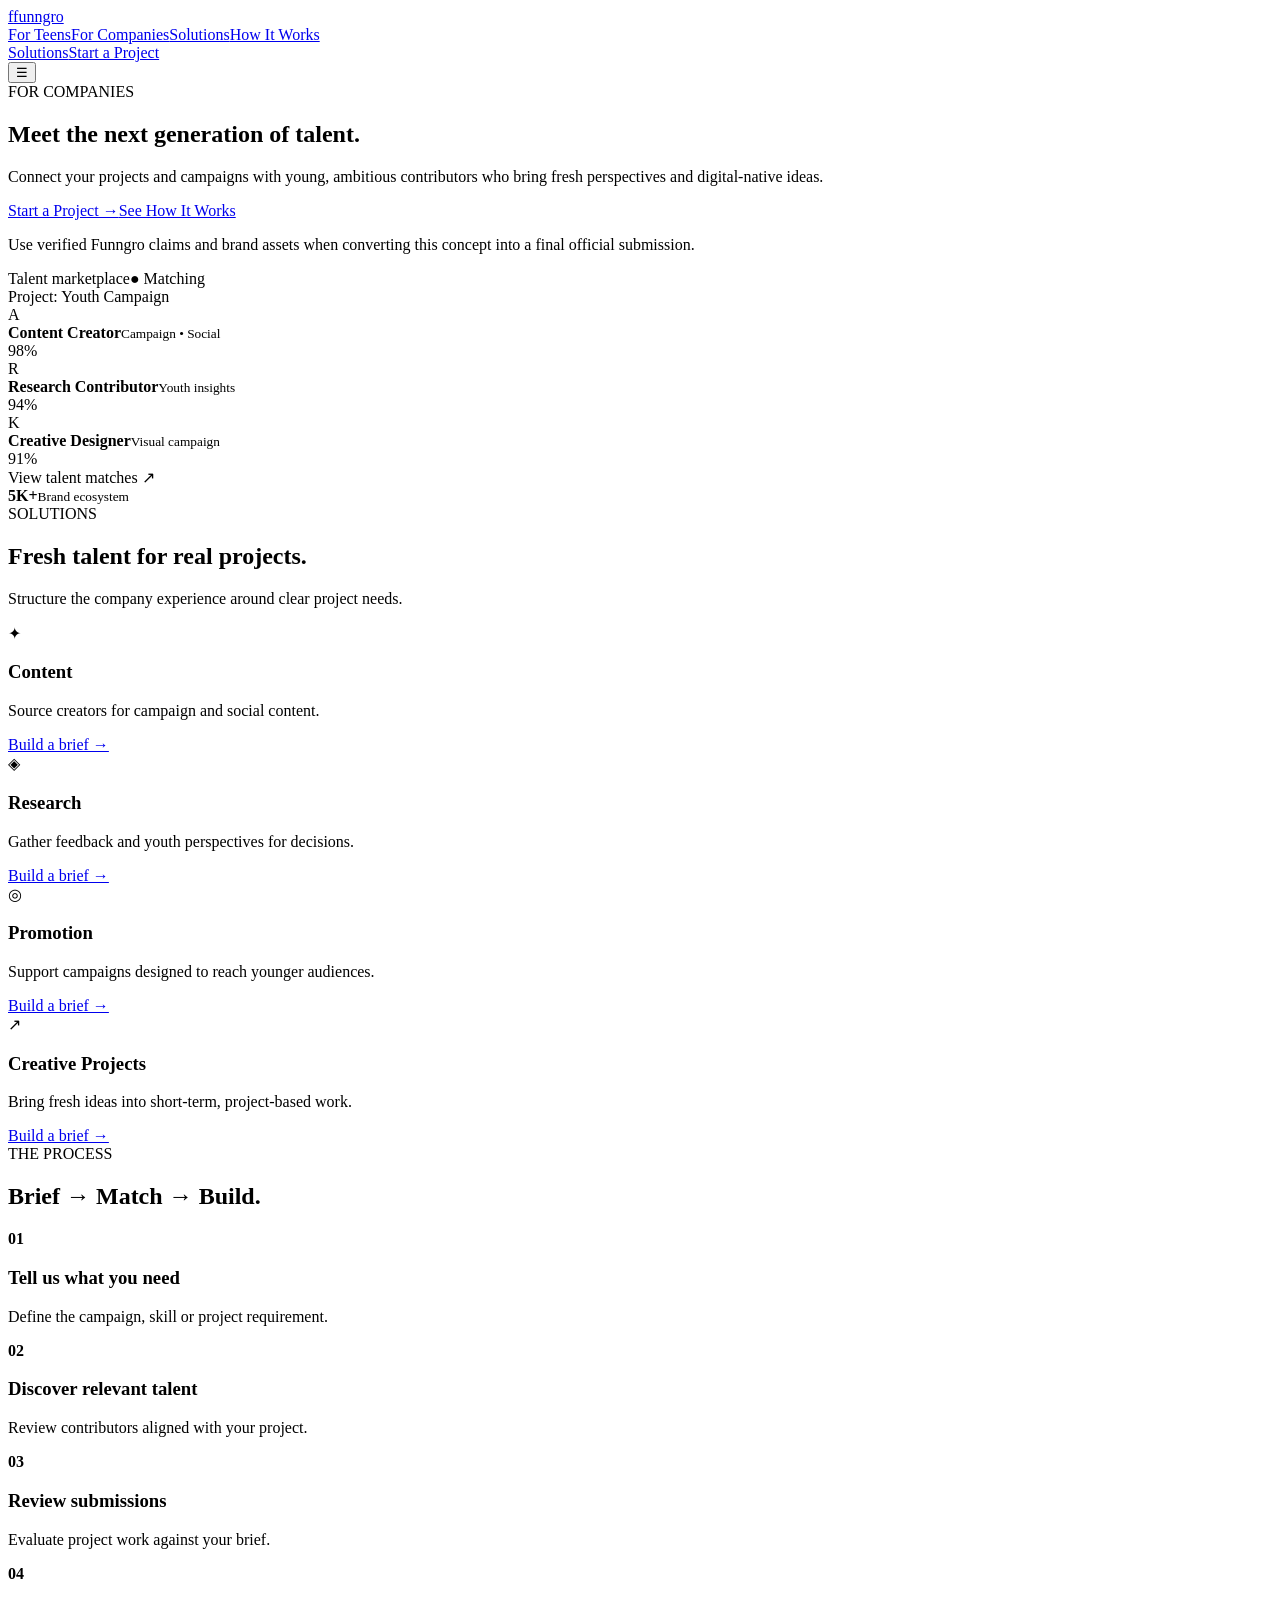
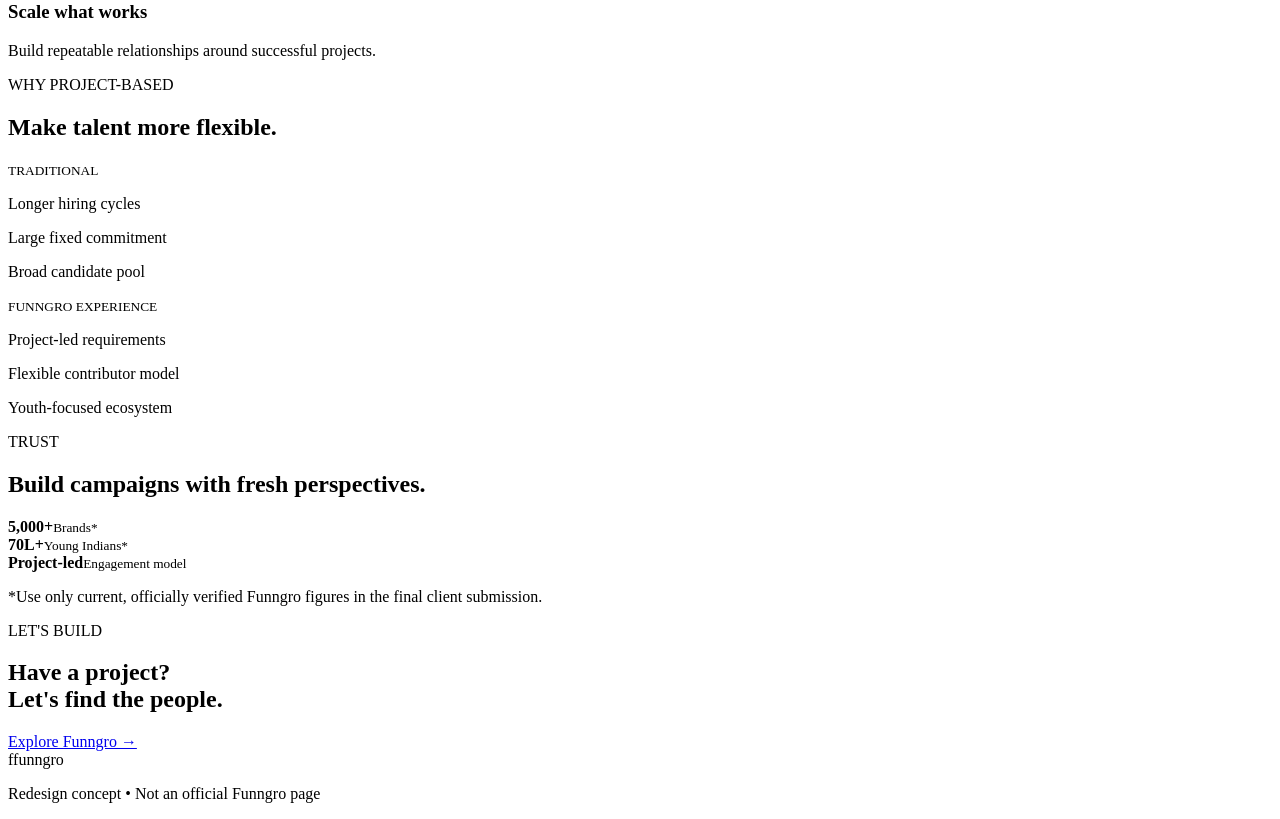
==== company.html @ 28539c42 "Add files via upload" ====
<!doctype html>
<html lang="en">
<head>
  <meta charset="utf-8">
  <meta name="viewport" content="width=device-width, initial-scale=1">
  <meta name="description" content="Funngro for companies — connect with young talent for project-based content, research, promotion and creative work.">
  <meta name="robots" content="index,follow">
  <link rel="canonical" href="https://YOUR-DOMAIN.example/company.html">
  <meta property="og:title" content="Funngro for Companies | Connect With Young Talent">
  <meta property="og:description" content="A modern company experience for finding youth talent and project contributors.">
  <meta property="og:type" content="website">
  <title>Funngro for Companies | Connect With Young Talent</title>
  <link rel="stylesheet" href="css/style.css">
  <script type="application/ld+json">{"@context":"https://schema.org","@type":"WebPage","name":"Funngro for Companies","description":"Connect companies with young talent for project-based opportunities."}</script>
</head>
<body>
<header class="site-header">
  <a class="brand" href="index.html"><span class="brand-mark">f</span>funngro</a>
  <nav class="nav"><a href="teen.html">For Teens</a><a class="active" href="company.html">For Companies</a><a href="#solutions">Solutions</a><a href="#process">How It Works</a></nav>
  <div class="nav-actions"><a class="btn btn-ghost" href="#solutions">Solutions</a><a class="btn btn-primary" href="#contact">Start a Project</a></div>
  <button class="menu-toggle" aria-label="Open menu" aria-expanded="false">☰</button>
</header>

<main>
<section class="hero page-hero company-hero">
  <div class="hero-copy reveal"><span class="eyebrow">FOR COMPANIES</span><h1>Meet the <span>next generation</span> of talent.</h1><p>Connect your projects and campaigns with young, ambitious contributors who bring fresh perspectives and digital-native ideas.</p><div class="hero-buttons"><a class="btn btn-primary btn-lg" href="#contact">Start a Project →</a><a class="btn btn-outline btn-lg" href="#process">See How It Works</a></div><p class="fine-print">Use verified Funngro claims and brand assets when converting this concept into a final official submission.</p></div>
  <div class="hero-visual reveal delay-1">
    <div class="dashboard-card company-dash">
      <div class="dash-top"><span>Talent marketplace</span><span class="live-dot">● Matching</span></div>
      <div class="dash-title">Project: Youth Campaign</div>
      <div class="match"><div class="avatar">A</div><div><b>Content Creator</b><small>Campaign • Social</small></div><span>98%</span></div>
      <div class="match"><div class="avatar">R</div><div><b>Research Contributor</b><small>Youth insights</small></div><span>94%</span></div>
      <div class="match"><div class="avatar">K</div><div><b>Creative Designer</b><small>Visual campaign</small></div><span>91%</span></div>
      <div class="dash-footer">View talent matches <span>↗</span></div>
    </div>
    <div class="float-card float-two"><b>5K+</b><small>Brand ecosystem</small></div>
  </div>
</section>

<section id="solutions" class="section">
  <div class="section-head reveal"><div><span class="eyebrow">SOLUTIONS</span><h2>Fresh talent for <span>real projects.</span></h2></div><p>Structure the company experience around clear project needs.</p></div>
  <div class="card-grid four">
    <article class="feature-card reveal"><span class="card-icon">✦</span><h3>Content</h3><p>Source creators for campaign and social content.</p><a href="#contact">Build a brief →</a></article>
    <article class="feature-card reveal delay-1"><span class="card-icon">◈</span><h3>Research</h3><p>Gather feedback and youth perspectives for decisions.</p><a href="#contact">Build a brief →</a></article>
    <article class="feature-card reveal delay-2"><span class="card-icon">◎</span><h3>Promotion</h3><p>Support campaigns designed to reach younger audiences.</p><a href="#contact">Build a brief →</a></article>
    <article class="feature-card reveal delay-3"><span class="card-icon">↗</span><h3>Creative Projects</h3><p>Bring fresh ideas into short-term, project-based work.</p><a href="#contact">Build a brief →</a></article>
  </div>
</section>

<section id="process" class="section dark-panel reveal">
  <div class="section-head"><div><span class="eyebrow">THE PROCESS</span><h2>Brief → Match → <span>Build.</span></h2></div></div>
  <div class="steps">
    <div class="step"><b>01</b><div><h3>Tell us what you need</h3><p>Define the campaign, skill or project requirement.</p></div></div>
    <div class="step"><b>02</b><div><h3>Discover relevant talent</h3><p>Review contributors aligned with your project.</p></div></div>
    <div class="step"><b>03</b><div><h3>Review submissions</h3><p>Evaluate project work against your brief.</p></div></div>
    <div class="step"><b>04</b><div><h3>Scale what works</h3><p>Build repeatable relationships around successful projects.</p></div></div>
  </div>
</section>

<section class="section comparison reveal">
  <div><span class="eyebrow">WHY PROJECT-BASED</span><h2>Make talent <span>more flexible.</span></h2></div>
  <div class="compare-grid"><div><small>TRADITIONAL</small><p>Longer hiring cycles</p><p>Large fixed commitment</p><p>Broad candidate pool</p></div><div class="compare-highlight"><small>FUNNGRO EXPERIENCE</small><p>Project-led requirements</p><p>Flexible contributor model</p><p>Youth-focused ecosystem</p></div></div>
</section>

<section class="section trust reveal"><div><span class="eyebrow">TRUST</span><h2>Build campaigns with <span>fresh perspectives.</span></h2></div><div class="trust-stats"><div><b>5,000+</b><small>Brands*</small></div><div><b>70L+</b><small>Young Indians*</small></div><div><b>Project-led</b><small>Engagement model</small></div></div><p class="source-note">*Use only current, officially verified Funngro figures in the final client submission.</p></section>

<section id="contact" class="cta-section reveal"><span class="eyebrow">LET'S BUILD</span><h2>Have a project?<br><span>Let's find the people.</span></h2><a class="btn btn-primary btn-lg" href="https://www.funngro.com/" target="_blank" rel="noopener">Explore Funngro →</a></section>
</main>
<footer class="footer"><div class="brand"><span class="brand-mark">f</span>funngro</div><p>Redesign concept • Not an official Funngro page</p></footer>
<script src="js/main.js"></script>
</body>
</html>
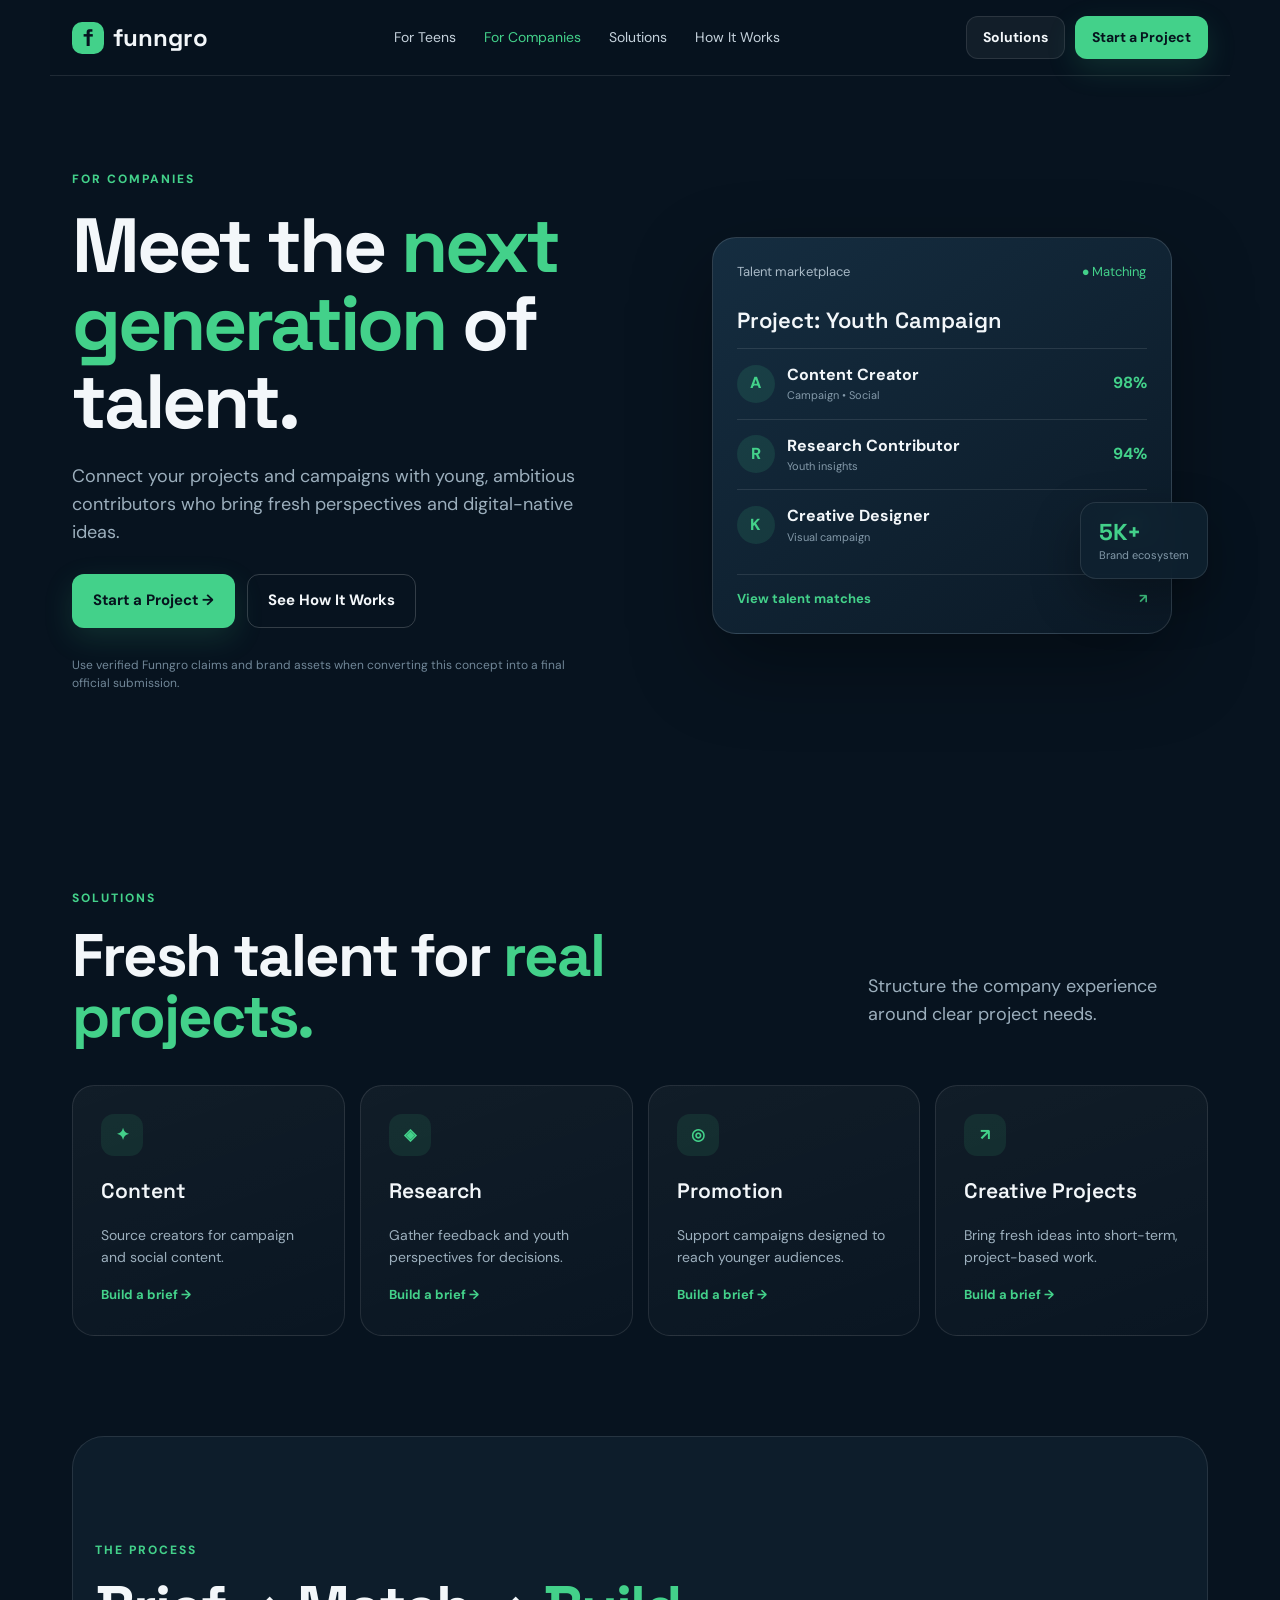
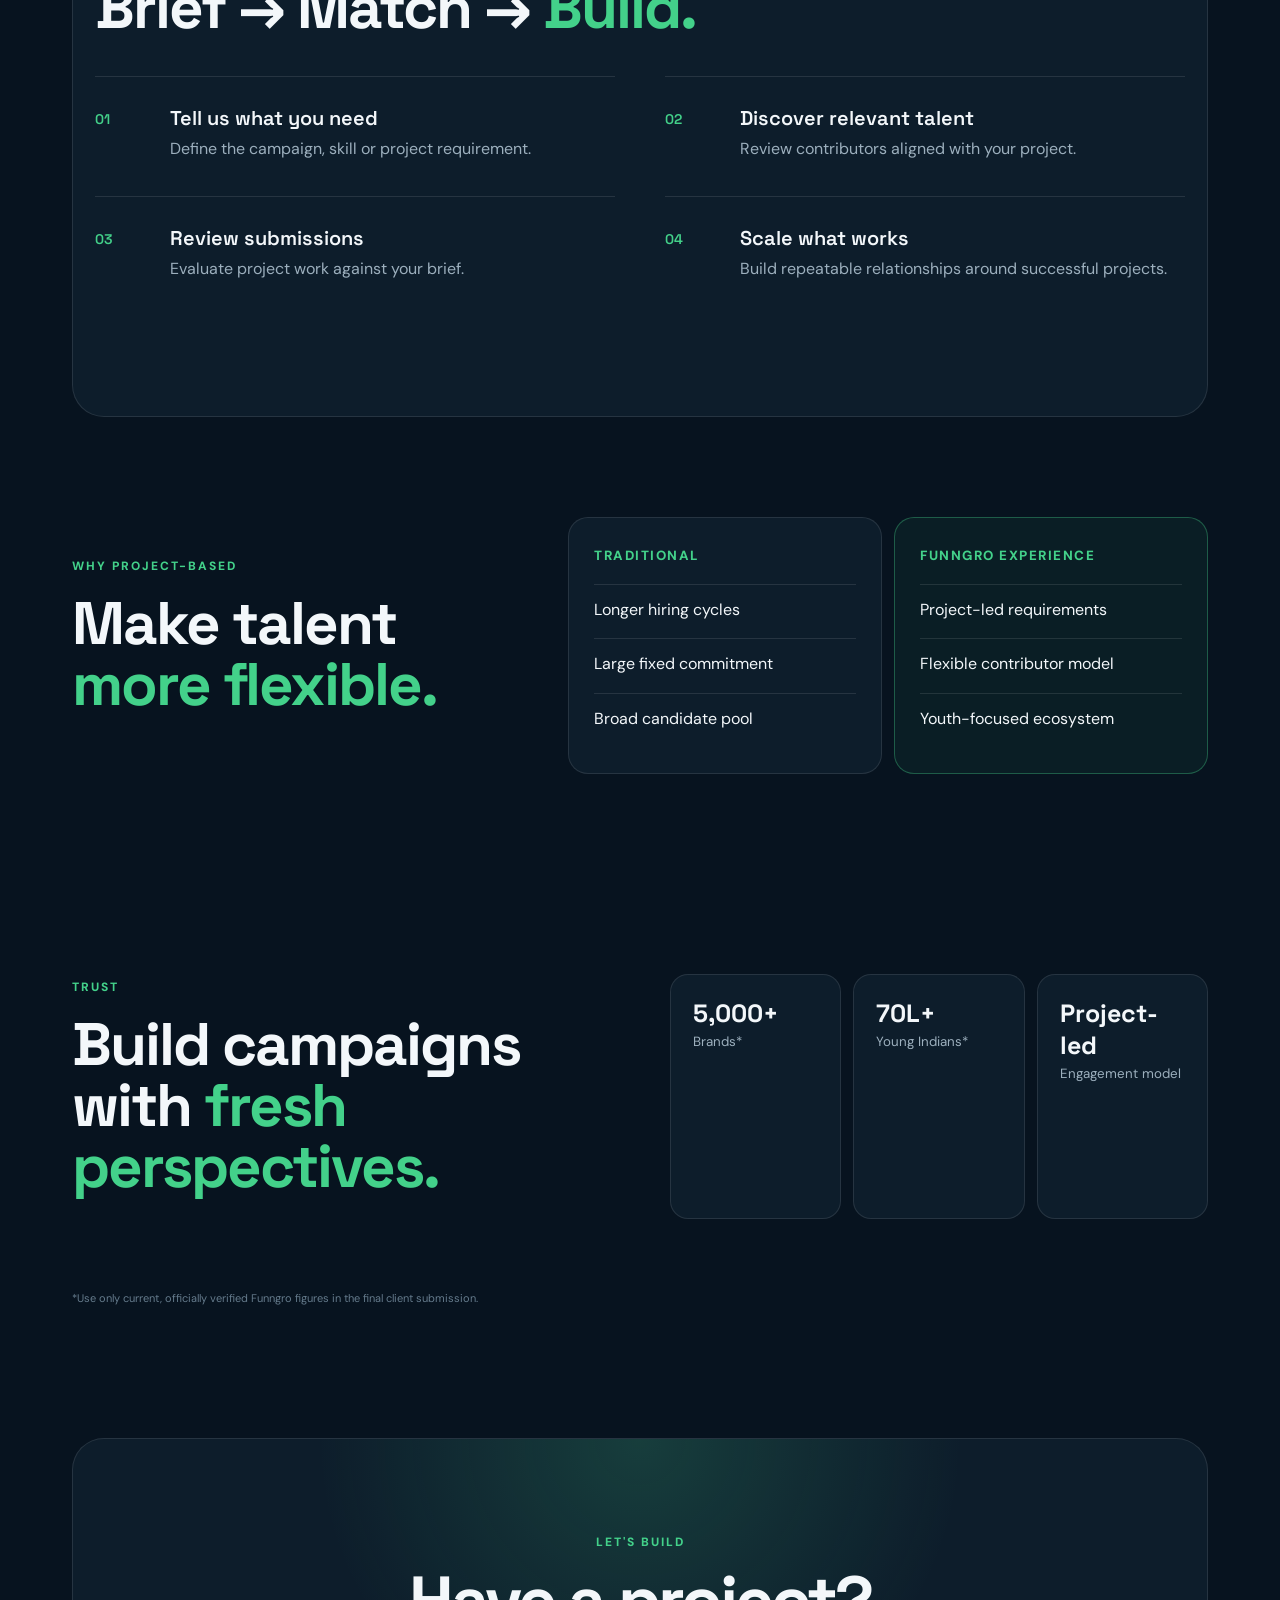
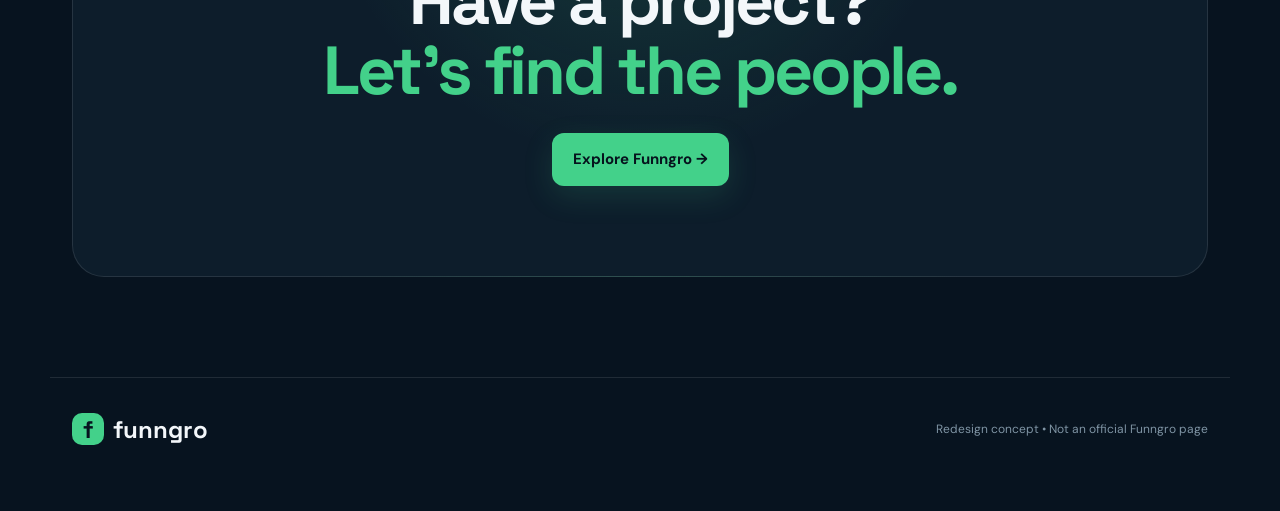
==== commit f52b2cea: "Update company.html" ====
--- a/company.html
+++ b/company.html
@@ -10,7 +10,7 @@
   <meta property="og:description" content="A modern company experience for finding youth talent and project contributors.">
   <meta property="og:type" content="website">
   <title>Funngro for Companies | Connect With Young Talent</title>
-  <link rel="stylesheet" href="css/style.css">
+  <link rel="stylesheet" href="style.css">
   <script type="application/ld+json">{"@context":"https://schema.org","@type":"WebPage","name":"Funngro for Companies","description":"Connect companies with young talent for project-based opportunities."}</script>
 </head>
 <body>
@@ -67,6 +67,6 @@
 <section id="contact" class="cta-section reveal"><span class="eyebrow">LET'S BUILD</span><h2>Have a project?<br><span>Let's find the people.</span></h2><a class="btn btn-primary btn-lg" href="https://www.funngro.com/" target="_blank" rel="noopener">Explore Funngro →</a></section>
 </main>
 <footer class="footer"><div class="brand"><span class="brand-mark">f</span>funngro</div><p>Redesign concept • Not an official Funngro page</p></footer>
-<script src="js/main.js"></script>
+<script src="main.js"></script>
 </body>
 </html>
--- a/style.css
+++ b/style.css
@@ -0,0 +1,3 @@
+@import url('https://fonts.googleapis.com/css2?family=DM+Sans:wght@400;500;600;700&family=Space+Grotesk:wght@500;600;700&display=swap');
+:root{--bg:#07131f;--panel:#0d1d2b;--panel2:#122638;--text:#f3f7fa;--muted:#9cafbd;--green:#43d18a;--green2:#9af2bf;--line:rgba(255,255,255,.10);--radius:28px;--max:1180px}
+*{box-sizing:border-box}html{scroll-behavior:smooth}body{margin:0;background:var(--bg);color:var(--text);font-family:"DM Sans",sans-serif;line-height:1.55}a{color:inherit;text-decoration:none}button{font:inherit}.site-header{height:76px;max-width:var(--max);margin:auto;padding:0 22px;display:flex;align-items:center;justify-content:space-between;position:sticky;top:0;z-index:20;background:rgba(7,19,31,.82);backdrop-filter:blur(18px);border-bottom:1px solid var(--line)}.brand{font:700 24px "Space Grotesk";display:flex;align-items:center;gap:9px}.brand-mark{display:grid;place-items:center;width:32px;height:32px;border-radius:10px;background:var(--green);color:#07131f;font-weight:800}.nav{display:flex;gap:28px;color:#c5d2dc;font-size:14px}.nav a:hover,.nav a.active{color:var(--green)}.nav-actions{display:flex;gap:10px}.btn{display:inline-flex;align-items:center;justify-content:center;gap:9px;border-radius:12px;padding:10px 16px;font-weight:700;font-size:14px;transition:.25s ease;border:1px solid transparent}.btn:hover{transform:translateY(-2px)}.btn-primary{background:var(--green);color:#06131d;box-shadow:0 10px 30px rgba(67,209,138,.15)}.btn-ghost{background:rgba(255,255,255,.05);border-color:var(--line)}.btn-outline{border-color:rgba(255,255,255,.18);background:transparent}.btn-lg{padding:14px 20px;font-size:15px}.menu-toggle{display:none;background:none;color:white;border:0;font-size:26px}.hero{max-width:var(--max);margin:auto;padding:90px 22px 80px;display:grid;grid-template-columns:1fr 1fr;gap:70px;align-items:center;min-height:650px}.hero-copy h1,.section h2{font:700 clamp(46px,6vw,78px)/1.02 "Space Grotesk";letter-spacing:-3px;margin:15px 0 22px}.hero-copy h1 span,.section h2 span,.cta-section h2 span{color:var(--green)}.hero-copy>p{max-width:600px;color:var(--muted);font-size:18px}.eyebrow{color:var(--green);font-size:12px;font-weight:800;letter-spacing:2px}.hero-buttons{display:flex;gap:12px;flex-wrap:wrap;margin:28px 0}.fine-print{font-size:12px!important;color:#718798!important;max-width:520px}.mini-proof{color:#8ea3b3;font-size:12px}.pulse{display:inline-block;width:8px;height:8px;background:var(--green);border-radius:50%;margin-right:8px;box-shadow:0 0 0 7px rgba(67,209,138,.08)}.hero-visual{min-height:480px;display:grid;place-items:center;position:relative}.dashboard-card{width:min(460px,100%);padding:24px;background:linear-gradient(145deg,#152d40,#0b1926);border:1px solid rgba(255,255,255,.13);border-radius:24px;box-shadow:0 30px 80px rgba(0,0,0,.35);position:relative;z-index:2}.dash-top,.profile-line,.opportunity,.match{display:flex;align-items:center;gap:12px}.dash-top{justify-content:space-between;color:#a9bac7;font-size:13px}.live-dot{color:var(--green)}.dash-title{font:600 22px "Space Grotesk";margin:24px 0 14px}.opportunity,.match{padding:14px 0;border-top:1px solid var(--line)}.opportunity>div,.match>div:nth-child(2){flex:1}.opportunity small,.match small,.float-card small,.profile-line small{display:block;color:#849aaa;font-size:11px}.opportunity strong{color:var(--green2)}.icon-box{width:38px;height:38px;display:grid;place-items:center;border-radius:12px;background:rgba(67,209,138,.10);color:var(--green);font-weight:800}.dash-footer{margin-top:14px;padding-top:14px;border-top:1px solid var(--line);display:flex;justify-content:space-between;color:var(--green);font-weight:700;font-size:13px}.float-card{position:absolute;padding:14px 18px;border:1px solid var(--line);background:rgba(15,34,48,.9);backdrop-filter:blur(10px);border-radius:16px;box-shadow:0 20px 50px rgba(0,0,0,.3);z-index:3}.float-card b{font:700 23px "Space Grotesk";display:block;color:var(--green)}.float-one{top:20%;left:0}.float-two{right:0;bottom:20%}.orb{position:absolute;border-radius:50%;filter:blur(5px);opacity:.35}.orb-a{width:260px;height:260px;background:#1f9861;top:5%;right:4%}.orb-b{width:180px;height:180px;background:#17618b;bottom:5%;left:8%}.stats{display:grid;grid-template-columns:repeat(4,1fr);border-top:1px solid var(--line);border-bottom:1px solid var(--line);padding-top:38px;padding-bottom:38px}.stats div{text-align:center;border-right:1px solid var(--line)}.stats div:last-child{border:0}.stats strong{font:700 38px "Space Grotesk"}.stats span{color:var(--green);font-size:22px}.stats small{display:block;color:var(--muted);font-size:12px}.section{max-width:var(--max);margin:auto;padding:100px 22px}.section h2{font-size:clamp(38px,5vw,60px);letter-spacing:-2px}.split{display:grid;grid-template-columns:1fr 1fr;gap:80px}.split p,.section-head>p,.journey-copy p{color:var(--muted);font-size:18px}.duo-links{display:grid;gap:12px;margin-top:25px}.duo-links a{padding:18px;border:1px solid var(--line);border-radius:15px;background:rgba(255,255,255,.03);display:flex;justify-content:space-between}.page-hero{min-height:620px}.card-grid{display:grid;gap:15px}.card-grid.four{grid-template-columns:repeat(4,1fr)}.section-head{display:flex;justify-content:space-between;align-items:end;gap:40px;margin-bottom:38px}.section-head h2{max-width:700px;margin-bottom:0}.section-head p{max-width:340px}.feature-card{padding:28px;border:1px solid var(--line);background:linear-gradient(160deg,rgba(255,255,255,.045),rgba(255,255,255,.015));border-radius:22px;min-height:250px;transition:.3s}.feature-card:hover{transform:translateY(-7px);border-color:rgba(67,209,138,.35);background:rgba(67,209,138,.05)}.card-icon{width:42px;height:42px;border-radius:13px;display:grid;place-items:center;background:rgba(67,209,138,.10);color:var(--green);font-weight:800}.feature-card h3{font:600 21px "Space Grotesk"}.feature-card p{color:var(--muted);font-size:14px}.feature-card a{color:var(--green);font-weight:700;font-size:13px}.dark-panel{max-width:calc(var(--max) - 44px);background:var(--panel);border:1px solid var(--line);border-radius:32px}.steps{display:grid;grid-template-columns:repeat(2,1fr);gap:0 50px}.step{display:grid;grid-template-columns:55px 1fr;gap:20px;padding:28px 0;border-top:1px solid var(--line)}.step>b{font:600 14px "Space Grotesk";color:var(--green);padding-top:5px}.step h3{margin:0;font:600 20px "Space Grotesk"}.step p{color:var(--muted);margin:6px 0}.journey{display:grid;grid-template-columns:.8fr 1.2fr;gap:70px;align-items:center}.journey-cards{display:grid;grid-template-columns:repeat(3,1fr);gap:12px}.journey-cards>div{padding:25px;border:1px solid var(--line);border-radius:20px;background:var(--panel)}.journey-cards b{color:var(--green);font-size:12px}.journey-cards h3{font:600 22px "Space Grotesk"}.journey-cards p{color:var(--muted);font-size:13px}.faq{max-width:900px}.faq h2{margin-bottom:30px}.faq details{border-top:1px solid var(--line);padding:20px 0}.faq summary{cursor:pointer;font:600 17px "Space Grotesk"}.faq p{color:var(--muted);max-width:700px}.cta-section{margin:20px auto 100px;max-width:1136px;padding:90px 30px;text-align:center;background:radial-gradient(circle at 50% 0%,rgba(67,209,138,.18),transparent 45%),var(--panel);border:1px solid var(--line);border-radius:32px}.cta-section h2{font:700 clamp(40px,6vw,68px)/1.02 "Space Grotesk";letter-spacing:-3px;margin:12px 0 28px}.comparison{display:grid;grid-template-columns:.8fr 1.2fr;gap:70px;align-items:center}.compare-grid{display:grid;grid-template-columns:1fr 1fr;gap:12px}.compare-grid>div{padding:25px;border:1px solid var(--line);border-radius:20px;background:var(--panel)}.compare-grid .compare-highlight{border-color:rgba(67,209,138,.35);background:rgba(67,209,138,.06)}.compare-grid small{color:var(--green);font-weight:800;letter-spacing:1.5px}.compare-grid p{border-top:1px solid var(--line);padding-top:13px}.trust{display:grid;grid-template-columns:1fr 1fr;gap:60px}.trust-stats{display:grid;grid-template-columns:repeat(3,1fr);gap:12px}.trust-stats div{padding:22px;border:1px solid var(--line);border-radius:18px;background:var(--panel)}.trust-stats b{font:700 25px "Space Grotesk";display:block}.trust-stats small{color:var(--muted)}.source-note{grid-column:1/-1;color:#657b8c;font-size:11px}.avatar{width:38px;height:38px;border-radius:50%;display:grid;place-items:center;background:rgba(67,209,138,.13);color:var(--green);font-weight:800}.profile-line{margin-top:25px}.profile-line>div:nth-child(2){flex:1}.badge{color:var(--green);font-size:11px;border:1px solid rgba(67,209,138,.3);padding:5px 8px;border-radius:8px}.progress{height:5px;background:#213545;border-radius:99px;margin:14px 0 24px}.progress span{display:block;height:100%;background:var(--green);border-radius:inherit}.match>span:last-child{color:var(--green);font-weight:700}.footer{max-width:var(--max);margin:auto;padding:30px 22px 60px;border-top:1px solid var(--line);display:flex;justify-content:space-between;align-items:center;color:#7f94a4;font-size:12px}.footer .brand{color:var(--text)}.reveal{opacity:0;transform:translateY(25px);transition:opacity .7s ease,transform .7s ease}.reveal.visible{opacity:1;transform:none}.delay-1{transition-delay:.08s}.delay-2{transition-delay:.16s}.delay-3{transition-delay:.24s}@media(max-width:900px){.nav,.nav-actions{display:none}.menu-toggle{display:block}.hero{grid-template-columns:1fr;gap:20px;padding-top:65px}.hero-visual{min-height:420px}.stats{grid-template-columns:repeat(2,1fr);gap:25px}.stats div:nth-child(2){border:0}.card-grid.four{grid-template-columns:repeat(2,1fr)}.section-head,.split,.journey,.comparison,.trust{grid-template-columns:1fr;display:grid;gap:25px}.steps{grid-template-columns:1fr}.journey-cards{grid-template-columns:1fr 1fr 1fr}.dark-panel{margin:0 22px}.trust-stats{grid-template-columns:1fr 1fr}}@media(max-width:600px){.site-header{height:68px}.hero{padding:55px 18px 55px}.hero-copy h1{font-size:48px;letter-spacing:-2px}.hero-copy>p{font-size:16px}.hero-buttons{display:grid}.hero-buttons .btn{width:100%}.hero-visual{min-height:380px}.dashboard-card{padding:18px}.float-card{padding:10px 12px}.float-card b{font-size:18px}.float-one{left:-5px}.float-two{right:-5px}.section{padding:72px 18px}.stats{margin:0 18px;padding:28px 0}.stats strong{font-size:28px}.card-grid.four{grid-template-columns:1fr}.dark-panel{margin:0 18px;border-radius:24px}.journey-cards{grid-template-columns:1fr}.compare-grid,.trust-stats{grid-template-columns:1fr}.cta-section{margin:10px 18px 70px;padding:65px 18px;border-radius:25px}.footer{margin:0 18px;display:block}.footer p{margin-top:15px}.orb-a{width:180px;height:180px}.orb-b{width:120px;height:120px}}
